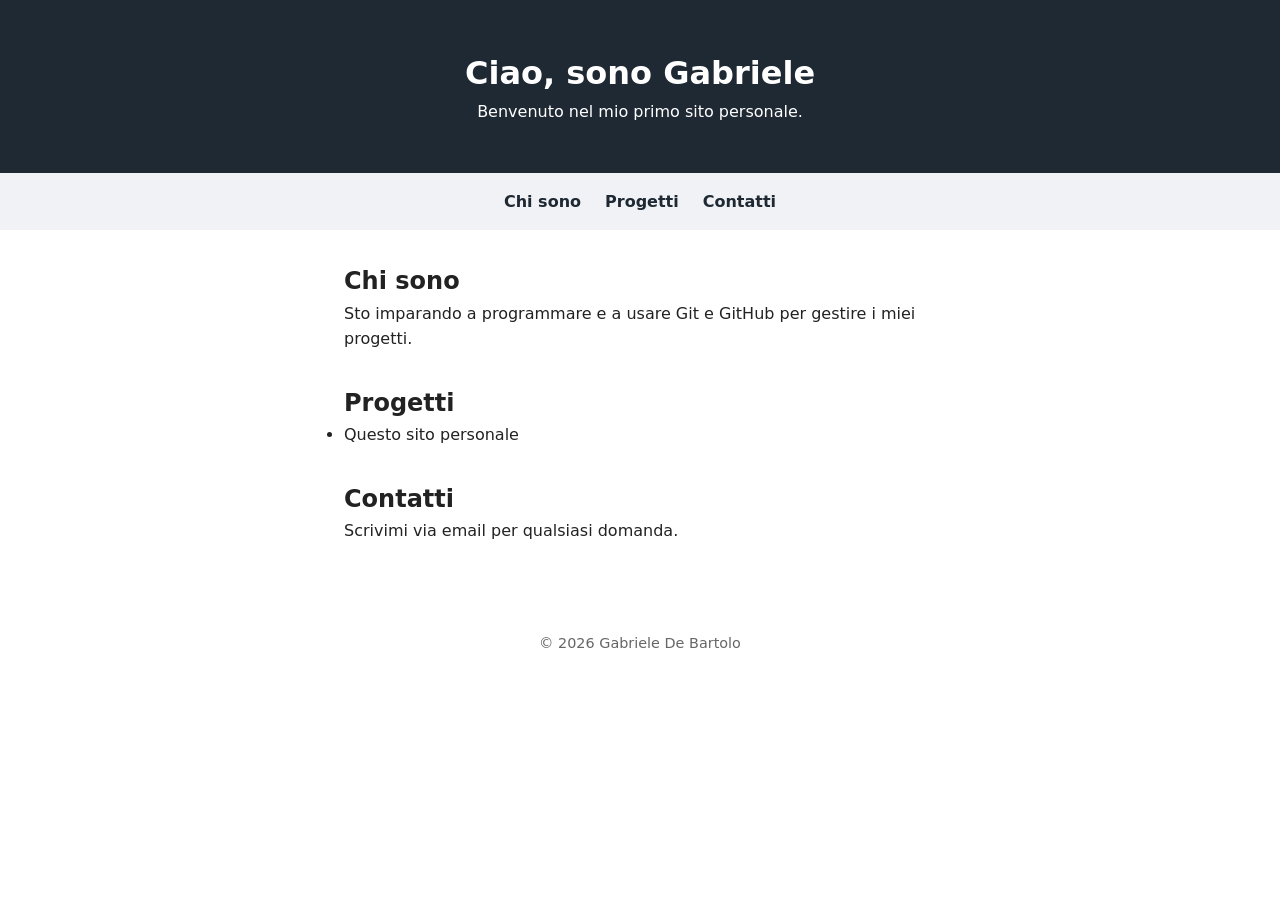
==== index.html @ 2e46e845 "Initial commit: simple personal website" ====
<!DOCTYPE html>
<html lang="it">
<head>
  <meta charset="UTF-8">
  <meta name="viewport" content="width=device-width, initial-scale=1.0">
  <title>Gabriele De Bartolo</title>
  <link rel="stylesheet" href="style.css">
</head>
<body>
  <header>
    <h1>Ciao, sono Gabriele</h1>
    <p>Benvenuto nel mio primo sito personale.</p>
  </header>

  <nav>
    <a href="#about">Chi sono</a>
    <a href="#projects">Progetti</a>
    <a href="#contact">Contatti</a>
  </nav>

  <main>
    <section id="about">
      <h2>Chi sono</h2>
      <p>Sto imparando a programmare e a usare Git e GitHub per gestire i miei progetti.</p>
    </section>

    <section id="projects">
      <h2>Progetti</h2>
      <ul>
        <li>Questo sito personale</li>
      </ul>
    </section>

    <section id="contact">
      <h2>Contatti</h2>
      <p>Scrivimi via email per qualsiasi domanda.</p>
    </section>
  </main>

  <footer>
    <p>&copy; 2026 Gabriele De Bartolo</p>
  </footer>
</body>
</html>
---- style.css ----
* {
  box-sizing: border-box;
  margin: 0;
  padding: 0;
}

body {
  font-family: system-ui, -apple-system, "Segoe UI", sans-serif;
  color: #222;
  line-height: 1.6;
}

header {
  padding: 3rem 1.5rem;
  text-align: center;
  background: #1f2933;
  color: #fff;
}

nav {
  display: flex;
  justify-content: center;
  gap: 1.5rem;
  padding: 1rem;
  background: #f0f2f5;
}

nav a {
  color: #1f2933;
  text-decoration: none;
  font-weight: 600;
}

nav a:hover {
  text-decoration: underline;
}

main {
  max-width: 640px;
  margin: 0 auto;
  padding: 2rem 1.5rem;
}

section {
  margin-bottom: 2rem;
}

footer {
  text-align: center;
  padding: 1.5rem;
  color: #666;
  font-size: 0.9rem;
}
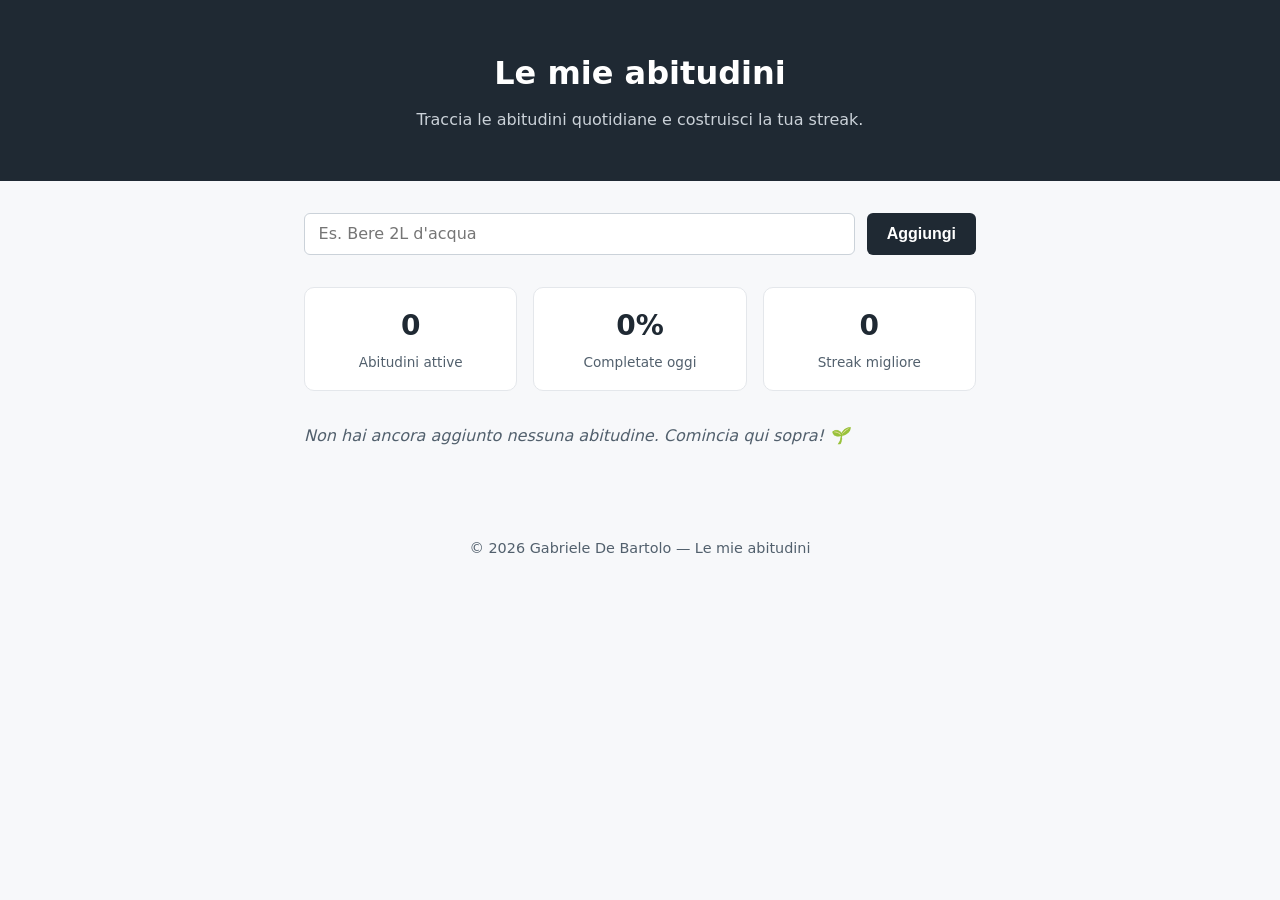
==== commit 426e4475: "Rebuild site as a habit-tracking app Replaces the personal bio site with a dedicated habit tracker: " ====
--- a/index.html
+++ b/index.html
@@ -3,42 +3,60 @@
 <head>
   <meta charset="UTF-8">
   <meta name="viewport" content="width=device-width, initial-scale=1.0">
-  <title>Gabriele De Bartolo</title>
+  <title>Le mie abitudini</title>
+  <meta name="description" content="Traccia le tue abitudini quotidiane, giorno dopo giorno.">
   <link rel="stylesheet" href="style.css">
 </head>
 <body>
-  <header>
-    <h1>Ciao, sono Gabriele</h1>
-    <p>Benvenuto nel mio primo sito personale.</p>
+  <header class="app-header">
+    <h1>Le mie abitudini</h1>
+    <p>Traccia le abitudini quotidiane e costruisci la tua streak.</p>
   </header>
 
-  <nav>
-    <a href="#about">Chi sono</a>
-    <a href="#projects">Progetti</a>
-    <a href="#contact">Contatti</a>
-  </nav>
-
   <main>
-    <section id="about">
-      <h2>Chi sono</h2>
-      <p>Sto imparando a programmare e a usare Git e GitHub per gestire i miei progetti.</p>
+    <section id="new-habit" aria-labelledby="new-habit-heading">
+      <h2 id="new-habit-heading" class="visually-hidden">Aggiungi un'abitudine</h2>
+      <form id="habit-form">
+        <label for="habit-name" class="visually-hidden">Nome abitudine</label>
+        <input
+          type="text"
+          id="habit-name"
+          name="habit-name"
+          placeholder="Es. Bere 2L d'acqua"
+          maxlength="60"
+          autocomplete="off"
+          required
+        >
+        <button type="submit">Aggiungi</button>
+      </form>
     </section>
 
-    <section id="projects">
-      <h2>Progetti</h2>
-      <ul>
-        <li>Questo sito personale</li>
-      </ul>
+    <section id="stats" aria-live="polite" aria-label="Statistiche">
+      <div class="stat-card">
+        <span class="stat-value" id="stat-total">0</span>
+        <span class="stat-label">Abitudini attive</span>
+      </div>
+      <div class="stat-card">
+        <span class="stat-value" id="stat-today">0%</span>
+        <span class="stat-label">Completate oggi</span>
+      </div>
+      <div class="stat-card">
+        <span class="stat-value" id="stat-streak">0</span>
+        <span class="stat-label">Streak migliore</span>
+      </div>
     </section>
 
-    <section id="contact">
-      <h2>Contatti</h2>
-      <p>Scrivimi via email per qualsiasi domanda.</p>
+    <section id="habit-list" aria-labelledby="habit-list-heading">
+      <h2 id="habit-list-heading" class="visually-hidden">Le tue abitudini</h2>
+      <ul id="habits" class="habit-list"></ul>
+      <p id="empty-state" class="empty-state">Non hai ancora aggiunto nessuna abitudine. Comincia qui sopra! 🌱</p>
     </section>
   </main>
 
   <footer>
-    <p>&copy; 2026 Gabriele De Bartolo</p>
+    <p>&copy; 2026 Gabriele De Bartolo &mdash; Le mie abitudini</p>
   </footer>
+
+  <script src="app.js"></script>
 </body>
 </html>
--- a/style.css
+++ b/style.css
@@ -1,3 +1,18 @@
+:root {
+  --color-bg: #f7f8fa;
+  --color-surface: #ffffff;
+  --color-text: #1f2933;
+  --color-text-muted: #52606d;
+  --color-border: #e4e7eb;
+  --color-primary: #1f2933;
+  --color-primary-hover: #323f4b;
+  --color-accent: #2f855a;
+  --color-danger-bg: #fde8e8;
+  --color-danger-border: #f8b4b4;
+  --color-danger-text: #9b2c2c;
+  --radius: 10px;
+}
+
 * {
   box-sizing: border-box;
   margin: 0;
@@ -6,48 +21,222 @@
 
 body {
   font-family: system-ui, -apple-system, "Segoe UI", sans-serif;
-  color: #222;
+  color: var(--color-text);
+  background: var(--color-bg);
   line-height: 1.6;
 }
 
-header {
+.visually-hidden {
+  position: absolute;
+  width: 1px;
+  height: 1px;
+  padding: 0;
+  margin: -1px;
+  overflow: hidden;
+  clip: rect(0, 0, 0, 0);
+  white-space: nowrap;
+  border: 0;
+}
+
+.app-header {
   padding: 3rem 1.5rem;
   text-align: center;
-  background: #1f2933;
+  background: var(--color-primary);
   color: #fff;
 }
 
-nav {
-  display: flex;
-  justify-content: center;
-  gap: 1.5rem;
-  padding: 1rem;
-  background: #f0f2f5;
-}
-
-nav a {
-  color: #1f2933;
-  text-decoration: none;
-  font-weight: 600;
-}
-
-nav a:hover {
-  text-decoration: underline;
+.app-header p {
+  color: #cbd2d9;
+  margin-top: 0.5rem;
 }
 
 main {
-  max-width: 640px;
+  max-width: 720px;
   margin: 0 auto;
   padding: 2rem 1.5rem;
 }
 
-section {
+main > section {
   margin-bottom: 2rem;
+}
+
+#new-habit form {
+  display: flex;
+  gap: 0.75rem;
+  flex-wrap: wrap;
+}
+
+#new-habit input[type="text"] {
+  flex: 1 1 240px;
+  padding: 0.65rem 0.85rem;
+  border: 1px solid #cbd2d9;
+  border-radius: 6px;
+  font-size: 1rem;
+  font-family: inherit;
+  background: var(--color-surface);
+  color: var(--color-text);
+}
+
+#new-habit input[type="text"]:focus-visible,
+.day-btn:focus-visible,
+.delete-btn:focus-visible,
+button:focus-visible {
+  outline: 3px solid var(--color-accent);
+  outline-offset: 2px;
+}
+
+#new-habit button {
+  padding: 0.65rem 1.25rem;
+  background: var(--color-primary);
+  color: #fff;
+  border: none;
+  border-radius: 6px;
+  font-size: 1rem;
+  font-weight: 600;
+  cursor: pointer;
+}
+
+#new-habit button:hover {
+  background: var(--color-primary-hover);
+}
+
+#stats {
+  display: grid;
+  grid-template-columns: repeat(auto-fit, minmax(140px, 1fr));
+  gap: 1rem;
+}
+
+.stat-card {
+  display: flex;
+  flex-direction: column;
+  align-items: center;
+  padding: 1rem;
+  background: var(--color-surface);
+  border: 1px solid var(--color-border);
+  border-radius: var(--radius);
+  text-align: center;
+}
+
+.stat-value {
+  font-size: 1.75rem;
+  font-weight: 700;
+  color: var(--color-text);
+}
+
+.stat-label {
+  font-size: 0.85rem;
+  color: var(--color-text-muted);
+  margin-top: 0.25rem;
+}
+
+.habit-list {
+  list-style: none;
+  display: flex;
+  flex-direction: column;
+  gap: 1rem;
+}
+
+.habit-card {
+  background: var(--color-surface);
+  border: 1px solid var(--color-border);
+  border-radius: var(--radius);
+  padding: 1rem 1.25rem;
+}
+
+.habit-header {
+  display: flex;
+  align-items: center;
+  justify-content: space-between;
+  gap: 0.5rem;
+}
+
+.habit-header h3 {
+  font-size: 1.1rem;
+  word-break: break-word;
+}
+
+.delete-btn {
+  background: none;
+  border: 1px solid #cbd2d9;
+  color: var(--color-text-muted);
+  border-radius: 6px;
+  width: 2rem;
+  height: 2rem;
+  line-height: 1;
+  cursor: pointer;
+  flex-shrink: 0;
+}
+
+.delete-btn:hover {
+  background: var(--color-danger-bg);
+  border-color: var(--color-danger-border);
+  color: var(--color-danger-text);
+}
+
+.habit-week {
+  display: flex;
+  gap: 0.4rem;
+  margin: 0.85rem 0 0.5rem;
+  flex-wrap: wrap;
+}
+
+.day-btn {
+  display: flex;
+  align-items: center;
+  justify-content: center;
+  width: 2.5rem;
+  height: 2.5rem;
+  border-radius: 50%;
+  border: 2px solid #cbd2d9;
+  background: var(--color-surface);
+  color: var(--color-text-muted);
+  font-size: 0.75rem;
+  font-weight: 600;
+  cursor: pointer;
+  transition: background-color 0.15s, border-color 0.15s, color 0.15s;
+}
+
+.day-btn:hover {
+  border-color: var(--color-accent);
+}
+
+.day-btn.is-today {
+  border-style: dashed;
+}
+
+.day-btn.is-done {
+  background: var(--color-accent);
+  border-color: var(--color-accent);
+  color: #fff;
+}
+
+.habit-streak {
+  font-size: 0.9rem;
+  color: var(--color-text-muted);
+}
+
+.empty-state {
+  color: var(--color-text-muted);
+  font-style: italic;
+}
+
+.habit-list:not(:empty) + .empty-state {
+  display: none;
 }
 
 footer {
   text-align: center;
   padding: 1.5rem;
-  color: #666;
+  color: var(--color-text-muted);
   font-size: 0.9rem;
 }
+
+@media (max-width: 480px) {
+  #new-habit form {
+    flex-direction: column;
+  }
+
+  #new-habit button {
+    width: 100%;
+  }
+}
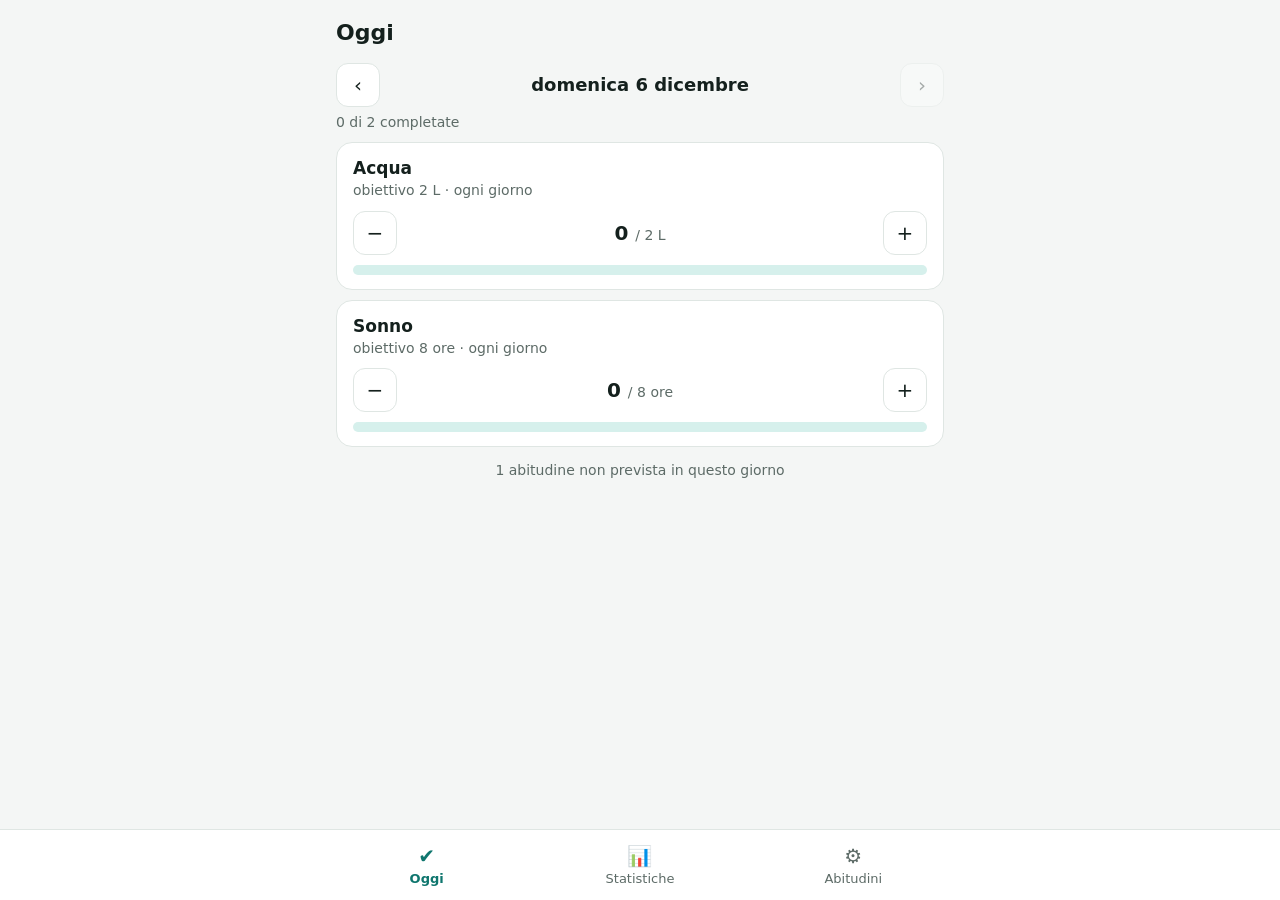
==== commit c231fa84: "Sostituisci il sito con l'app Abitudini v1.0 (PWA) Abitudini Sì/No e a quantità, giorni a scelta, se" ====
--- a/index.html
+++ b/index.html
@@ -1,62 +1,80 @@
 <!DOCTYPE html>
 <html lang="it">
 <head>
-  <meta charset="UTF-8">
-  <meta name="viewport" content="width=device-width, initial-scale=1.0">
-  <title>Le mie abitudini</title>
-  <meta name="description" content="Traccia le tue abitudini quotidiane, giorno dopo giorno.">
-  <link rel="stylesheet" href="style.css">
+<meta charset="utf-8">
+<meta name="viewport" content="width=device-width, initial-scale=1, viewport-fit=cover">
+<meta name="theme-color" content="#0f766e">
+<title>Abitudini</title>
+<link rel="manifest" href="manifest.json">
+<link rel="icon" href="icon-192.png">
+<link rel="apple-touch-icon" href="icon-192.png">
+<style>
+:root{
+  --bg:#f4f6f5;--card:#fff;--text:#14201d;--muted:#5d6b67;--line:#dfe6e3;
+  --accent:#0f766e;--accent-soft:#d6f0ec;--on-accent:#fff;--warn:#b45309;--bad:#dc2626;--bad-soft:#fde2e2;
+}
+@media (prefers-color-scheme:dark){
+  :root{--bg:#0e1513;--card:#17211e;--text:#e8f0ed;--muted:#93a39d;--line:#28352f;
+  --accent:#2dd4bf;--accent-soft:#12372f;--on-accent:#06201b;--warn:#f59e0b;--bad:#f87171;--bad-soft:#3a1c1c}
+}
+*{box-sizing:border-box;-webkit-tap-highlight-color:transparent}
+html,body{margin:0}
+body{background:var(--bg);color:var(--text);font:16px/1.4 system-ui,-apple-system,"Segoe UI",Roboto,sans-serif;
+  padding:0 16px calc(84px + env(safe-area-inset-bottom));max-width:640px;margin:0 auto}
+h1{font-size:22px;margin:18px 0 4px}
+h2{font-size:16px;margin:22px 0 8px;color:var(--muted);font-weight:600;text-transform:uppercase;letter-spacing:.04em}
+.muted{color:var(--muted);font-size:14px}
+.card{background:var(--card);border:1px solid var(--line);border-radius:16px;padding:14px 16px;margin:10px 0}
+.row{display:flex;align-items:center;gap:12px}
+.grow{flex:1;min-width:0}
+.title{font-weight:600;font-size:17px}
+.datebar{display:flex;align-items:center;justify-content:space-between;gap:8px;margin:14px 0 6px}
+.datebar .d{font-weight:700;font-size:18px;text-align:center;flex:1}
+button{font:inherit;color:inherit;cursor:pointer}
+.ibtn{width:44px;height:44px;border-radius:12px;border:1px solid var(--line);background:var(--card);font-size:20px;line-height:1}
+.btn{border:0;background:var(--accent);color:var(--on-accent);padding:12px 16px;border-radius:12px;font-weight:600}
+.btn.sec{background:var(--card);color:var(--text);border:1px solid var(--line)}
+.btn.danger{background:var(--bad-soft);color:var(--bad)}
+.btn.block{width:100%;margin-top:8px}
+.check{width:52px;height:52px;border-radius:50%;border:2px solid var(--line);background:var(--card);font-size:26px;color:transparent;flex:none}
+.check.on{background:var(--accent);border-color:var(--accent);color:var(--on-accent)}
+.bar{height:10px;border-radius:99px;background:var(--accent-soft);overflow:hidden;margin-top:10px}
+.bar>i{display:block;height:100%;background:var(--accent);border-radius:99px;transition:width .2s}
+.qty{display:flex;align-items:center;gap:10px;margin-top:10px}
+.qty .val{flex:1;text-align:center;font-weight:700;font-size:20px;padding:8px;border-radius:10px;border:0;background:transparent}
+.qty .val small{font-weight:500;color:var(--muted);font-size:14px}
+.badge{font-size:13px;color:var(--warn);font-weight:600;white-space:nowrap}
+.pill{display:inline-block;font-size:12px;padding:2px 8px;border-radius:99px;background:var(--accent-soft);color:var(--accent);margin-right:4px}
+.tabs{position:fixed;left:0;right:0;bottom:0;background:var(--card);border-top:1px solid var(--line);
+  display:flex;justify-content:center;padding-bottom:env(safe-area-inset-bottom)}
+.tabs .in{display:flex;width:100%;max-width:640px}
+.tabs button{flex:1;border:0;background:none;padding:12px 4px;font-size:13px;color:var(--muted)}
+.tabs button.on{color:var(--accent);font-weight:700}
+.tabs button span{display:block;font-size:20px}
+.banner{background:var(--accent-soft);border-radius:12px;padding:10px 14px;margin:10px 0;font-size:14px}
+.stats{display:grid;grid-template-columns:repeat(3,1fr);gap:8px;margin-top:10px;text-align:center}
+.stats b{display:block;font-size:20px}
+.stats span{font-size:12px;color:var(--muted)}
+.heat{display:grid;grid-template-columns:repeat(14,1fr);gap:3px;margin-top:10px}
+.heat i{aspect-ratio:1;border-radius:4px;background:var(--line);opacity:.5}
+.heat i.done{background:var(--accent);opacity:1}
+.heat i.miss{background:var(--bad);opacity:.45}
+.heat i.today{outline:2px solid var(--text);outline-offset:1px}
+.modal{position:fixed;inset:0;background:rgba(0,0,0,.5);display:flex;align-items:flex-end;justify-content:center;z-index:10}
+.sheet{background:var(--bg);width:100%;max-width:640px;max-height:92vh;overflow:auto;border-radius:20px 20px 0 0;padding:18px 16px calc(20px + env(safe-area-inset-bottom))}
+label{display:block;font-size:14px;color:var(--muted);margin:14px 0 6px}
+input[type=text],input[type=number],select{width:100%;font:inherit;padding:12px;border-radius:12px;border:1px solid var(--line);background:var(--card);color:var(--text)}
+.days{display:flex;gap:6px}
+.days button{flex:1;height:44px;border-radius:12px;border:1px solid var(--line);background:var(--card);font-weight:600}
+.days button.on{background:var(--accent);border-color:var(--accent);color:var(--on-accent)}
+.empty{text-align:center;color:var(--muted);padding:30px 10px}
+</style>
 </head>
 <body>
-  <header class="app-header">
-    <h1>Le mie abitudini</h1>
-    <p>Traccia le abitudini quotidiane e costruisci la tua streak.</p>
-  </header>
-
-  <main>
-    <section id="new-habit" aria-labelledby="new-habit-heading">
-      <h2 id="new-habit-heading" class="visually-hidden">Aggiungi un'abitudine</h2>
-      <form id="habit-form">
-        <label for="habit-name" class="visually-hidden">Nome abitudine</label>
-        <input
-          type="text"
-          id="habit-name"
-          name="habit-name"
-          placeholder="Es. Bere 2L d'acqua"
-          maxlength="60"
-          autocomplete="off"
-          required
-        >
-        <button type="submit">Aggiungi</button>
-      </form>
-    </section>
-
-    <section id="stats" aria-live="polite" aria-label="Statistiche">
-      <div class="stat-card">
-        <span class="stat-value" id="stat-total">0</span>
-        <span class="stat-label">Abitudini attive</span>
-      </div>
-      <div class="stat-card">
-        <span class="stat-value" id="stat-today">0%</span>
-        <span class="stat-label">Completate oggi</span>
-      </div>
-      <div class="stat-card">
-        <span class="stat-value" id="stat-streak">0</span>
-        <span class="stat-label">Streak migliore</span>
-      </div>
-    </section>
-
-    <section id="habit-list" aria-labelledby="habit-list-heading">
-      <h2 id="habit-list-heading" class="visually-hidden">Le tue abitudini</h2>
-      <ul id="habits" class="habit-list"></ul>
-      <p id="empty-state" class="empty-state">Non hai ancora aggiunto nessuna abitudine. Comincia qui sopra! 🌱</p>
-    </section>
-  </main>
-
-  <footer>
-    <p>&copy; 2026 Gabriele De Bartolo &mdash; Le mie abitudini</p>
-  </footer>
-
-  <script src="app.js"></script>
+<div id="app"></div>
+<nav class="tabs"><div class="in" id="tabs"></div></nav>
+<div id="modal"></div>
+<input type="file" id="importFile" accept="application/json" hidden>
+<script src="app.js"></script>
 </body>
 </html>
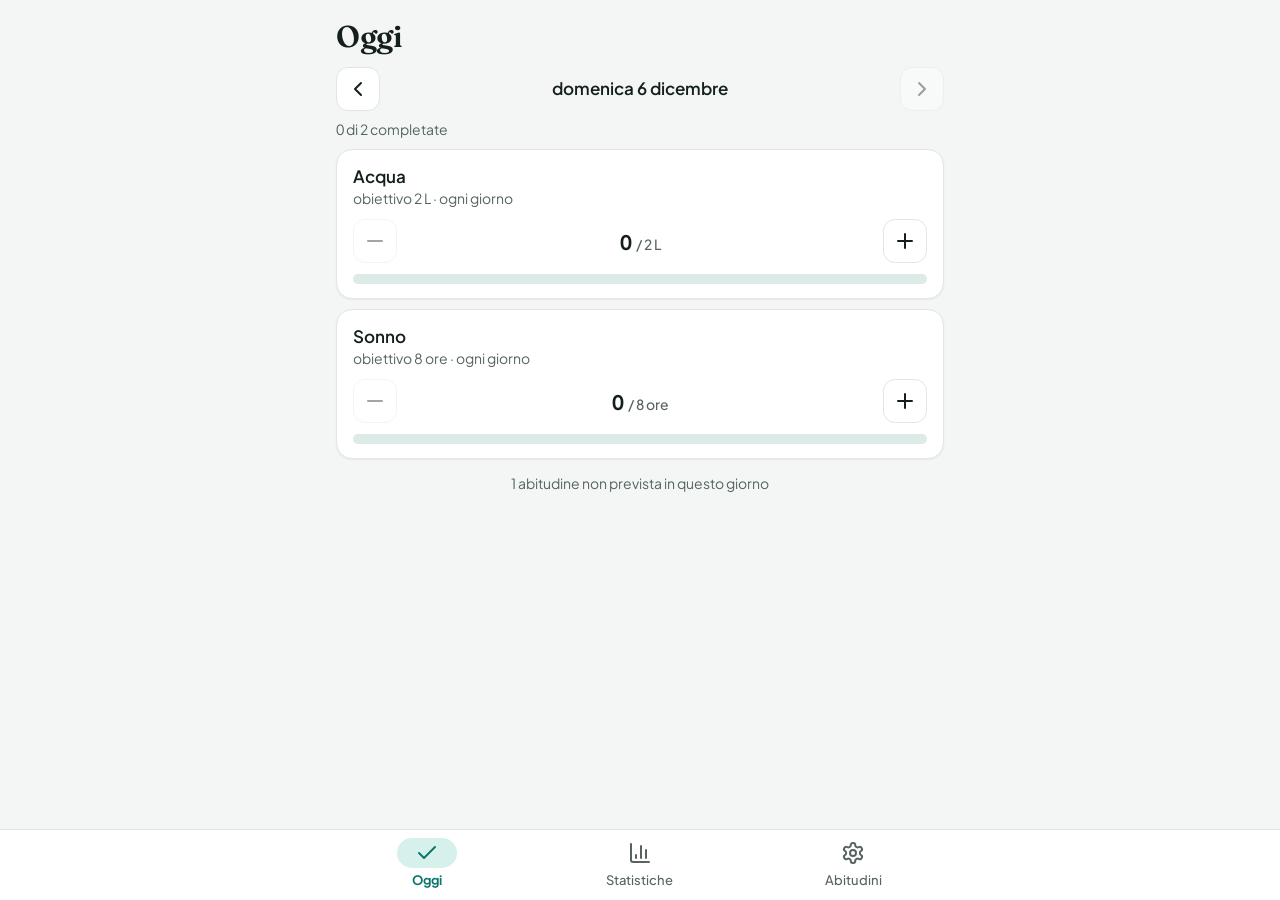
==== commit 42ded779: "Fase 1: icone SVG, font, nuova tavolozza e rifinitura - Icone SVG in stile Lucide al posto delle emo" ====
--- a/index.html
+++ b/index.html
@@ -3,78 +3,26 @@
 <head>
 <meta charset="utf-8">
 <meta name="viewport" content="width=device-width, initial-scale=1, viewport-fit=cover">
-<meta name="theme-color" content="#0f766e">
+<!-- colore della barra del browser sul telefono, per tema chiaro e scuro -->
+<meta name="theme-color" content="#0f766e" media="(prefers-color-scheme: light)">
+<meta name="theme-color" content="#0e1513" media="(prefers-color-scheme: dark)">
 <title>Abitudini</title>
 <link rel="manifest" href="manifest.json">
 <link rel="icon" href="icon-192.png">
 <link rel="apple-touch-icon" href="icon-192.png">
-<style>
-:root{
-  --bg:#f4f6f5;--card:#fff;--text:#14201d;--muted:#5d6b67;--line:#dfe6e3;
-  --accent:#0f766e;--accent-soft:#d6f0ec;--on-accent:#fff;--warn:#b45309;--bad:#dc2626;--bad-soft:#fde2e2;
-}
-@media (prefers-color-scheme:dark){
-  :root{--bg:#0e1513;--card:#17211e;--text:#e8f0ed;--muted:#93a39d;--line:#28352f;
-  --accent:#2dd4bf;--accent-soft:#12372f;--on-accent:#06201b;--warn:#f59e0b;--bad:#f87171;--bad-soft:#3a1c1c}
-}
-*{box-sizing:border-box;-webkit-tap-highlight-color:transparent}
-html,body{margin:0}
-body{background:var(--bg);color:var(--text);font:16px/1.4 system-ui,-apple-system,"Segoe UI",Roboto,sans-serif;
-  padding:0 16px calc(84px + env(safe-area-inset-bottom));max-width:640px;margin:0 auto}
-h1{font-size:22px;margin:18px 0 4px}
-h2{font-size:16px;margin:22px 0 8px;color:var(--muted);font-weight:600;text-transform:uppercase;letter-spacing:.04em}
-.muted{color:var(--muted);font-size:14px}
-.card{background:var(--card);border:1px solid var(--line);border-radius:16px;padding:14px 16px;margin:10px 0}
-.row{display:flex;align-items:center;gap:12px}
-.grow{flex:1;min-width:0}
-.title{font-weight:600;font-size:17px}
-.datebar{display:flex;align-items:center;justify-content:space-between;gap:8px;margin:14px 0 6px}
-.datebar .d{font-weight:700;font-size:18px;text-align:center;flex:1}
-button{font:inherit;color:inherit;cursor:pointer}
-.ibtn{width:44px;height:44px;border-radius:12px;border:1px solid var(--line);background:var(--card);font-size:20px;line-height:1}
-.btn{border:0;background:var(--accent);color:var(--on-accent);padding:12px 16px;border-radius:12px;font-weight:600}
-.btn.sec{background:var(--card);color:var(--text);border:1px solid var(--line)}
-.btn.danger{background:var(--bad-soft);color:var(--bad)}
-.btn.block{width:100%;margin-top:8px}
-.check{width:52px;height:52px;border-radius:50%;border:2px solid var(--line);background:var(--card);font-size:26px;color:transparent;flex:none}
-.check.on{background:var(--accent);border-color:var(--accent);color:var(--on-accent)}
-.bar{height:10px;border-radius:99px;background:var(--accent-soft);overflow:hidden;margin-top:10px}
-.bar>i{display:block;height:100%;background:var(--accent);border-radius:99px;transition:width .2s}
-.qty{display:flex;align-items:center;gap:10px;margin-top:10px}
-.qty .val{flex:1;text-align:center;font-weight:700;font-size:20px;padding:8px;border-radius:10px;border:0;background:transparent}
-.qty .val small{font-weight:500;color:var(--muted);font-size:14px}
-.badge{font-size:13px;color:var(--warn);font-weight:600;white-space:nowrap}
-.pill{display:inline-block;font-size:12px;padding:2px 8px;border-radius:99px;background:var(--accent-soft);color:var(--accent);margin-right:4px}
-.tabs{position:fixed;left:0;right:0;bottom:0;background:var(--card);border-top:1px solid var(--line);
-  display:flex;justify-content:center;padding-bottom:env(safe-area-inset-bottom)}
-.tabs .in{display:flex;width:100%;max-width:640px}
-.tabs button{flex:1;border:0;background:none;padding:12px 4px;font-size:13px;color:var(--muted)}
-.tabs button.on{color:var(--accent);font-weight:700}
-.tabs button span{display:block;font-size:20px}
-.banner{background:var(--accent-soft);border-radius:12px;padding:10px 14px;margin:10px 0;font-size:14px}
-.stats{display:grid;grid-template-columns:repeat(3,1fr);gap:8px;margin-top:10px;text-align:center}
-.stats b{display:block;font-size:20px}
-.stats span{font-size:12px;color:var(--muted)}
-.heat{display:grid;grid-template-columns:repeat(14,1fr);gap:3px;margin-top:10px}
-.heat i{aspect-ratio:1;border-radius:4px;background:var(--line);opacity:.5}
-.heat i.done{background:var(--accent);opacity:1}
-.heat i.miss{background:var(--bad);opacity:.45}
-.heat i.today{outline:2px solid var(--text);outline-offset:1px}
-.modal{position:fixed;inset:0;background:rgba(0,0,0,.5);display:flex;align-items:flex-end;justify-content:center;z-index:10}
-.sheet{background:var(--bg);width:100%;max-width:640px;max-height:92vh;overflow:auto;border-radius:20px 20px 0 0;padding:18px 16px calc(20px + env(safe-area-inset-bottom))}
-label{display:block;font-size:14px;color:var(--muted);margin:14px 0 6px}
-input[type=text],input[type=number],select{width:100%;font:inherit;padding:12px;border-radius:12px;border:1px solid var(--line);background:var(--card);color:var(--text)}
-.days{display:flex;gap:6px}
-.days button{flex:1;height:44px;border-radius:12px;border:1px solid var(--line);background:var(--card);font-weight:600}
-.days button.on{background:var(--accent);border-color:var(--accent);color:var(--on-accent)}
-.empty{text-align:center;color:var(--muted);padding:30px 10px}
-</style>
+<!-- "preload": il browser scarica subito i font, senza aspettare di leggere il CSS -->
+<link rel="preload" href="fonts/plus-jakarta-sans-latin-variabile.woff2" as="font" type="font/woff2" crossorigin>
+<link rel="preload" href="fonts/fraunces-latin-600.woff2" as="font" type="font/woff2" crossorigin>
+<link rel="stylesheet" href="css/style.css">
 </head>
 <body>
-<div id="app"></div>
-<nav class="tabs"><div class="in" id="tabs"></div></nav>
+<main id="app"></main>
+<nav class="tabs" aria-label="Sezioni"><div class="in" id="tabs"></div></nav>
 <div id="modal"></div>
+<!-- invisibile: i lettori di schermo leggono ad alta voce quello che ci scrive annuncia() -->
+<div id="annuncio" class="sr-only" aria-live="polite"></div>
 <input type="file" id="importFile" accept="application/json" hidden>
-<script src="app.js"></script>
+<!-- type="module": il file può importare funzioni dagli altri file in js/ -->
+<script type="module" src="js/app.js"></script>
 </body>
 </html>
--- a/css/style.css
+++ b/css/style.css
@@ -0,0 +1,216 @@
+/* Stile dell'app Abitudini.
+   Ordine: 1) font  2) colori (variabili)  3) base  4) componenti  5) accessibilità */
+
+/* ---------- 1. Font ----------
+   I file sono nella cartella fonts/ del sito: niente richieste a Google, più veloce e più privato.
+   font-display: swap = mostra subito il testo con un font di riserva e cambia quando il file è pronto.
+   unicode-range = il file copre solo l'alfabeto latino (lettere accentate italiane comprese). */
+@font-face {
+  font-family: 'Plus Jakarta Sans';
+  src: url('../fonts/plus-jakarta-sans-latin-variabile.woff2') format('woff2');
+  font-weight: 200 800; /* font "variabile": un solo file per tutti i pesi */
+  font-style: normal;
+  font-display: swap;
+  unicode-range: U+0000-00FF, U+0131, U+0152-0153, U+02BB-02BC, U+02C6, U+02DA, U+02DC, U+0304, U+0308, U+0329, U+2000-206F, U+20AC, U+2122, U+2191, U+2193, U+2212, U+2215, U+FEFF, U+FFFD;
+}
+@font-face {
+  font-family: 'Fraunces';
+  src: url('../fonts/fraunces-latin-600.woff2') format('woff2');
+  font-weight: 600;
+  font-style: normal;
+  font-display: swap;
+  unicode-range: U+0000-00FF, U+0131, U+0152-0153, U+02BB-02BC, U+02C6, U+02DA, U+02DC, U+0304, U+0308, U+0329, U+2000-206F, U+20AC, U+2122, U+2191, U+2193, U+2212, U+2215, U+FEFF, U+FFFD;
+}
+
+/* ---------- 2. Colori ----------
+   Ogni colore ha un nome (variabile CSS) e si usa sempre tramite var(--nome).
+   Per cambiare un colore in tutta l'app basta modificarlo qui.
+   Contrasti verificati (rapporto minimo 4.5:1 per il testo, 3:1 per barre e bordi): vedi README. */
+:root {
+  --font-text: 'Plus Jakarta Sans', system-ui, -apple-system, 'Segoe UI', Roboto, sans-serif;
+  --font-display: 'Fraunces', Georgia, 'Times New Roman', serif; /* titoli e numeri grandi */
+
+  /* tema chiaro */
+  --bg: #f4f6f5;          /* sfondo della pagina */
+  --card: #ffffff;        /* schede */
+  --text: #14201d;        /* testo principale */
+  --muted: #56645f;       /* testo secondario */
+  --line: #dfe6e3;        /* bordi e separatori */
+  --accent: #0f766e;      /* verde-acqua: colore principale, barre in corso */
+  --accent-soft: #d6f0ec; /* sfondo tenue verde-acqua */
+  --on-accent: #ffffff;   /* testo sopra --accent */
+  --track: #dcebe7;       /* binario vuoto delle barre */
+  --done: #1f9254;        /* verde delle barre completate */
+  --gold: #a16207;        /* ambra/oro: serie, premi, livelli */
+  --gold-text: #854d0e;   /* testo sopra --gold-soft */
+  --gold-soft: #fdf1d2;
+  --coral: #b33d35;       /* corallo: giorni saltati, avvisi, eliminazioni */
+  --coral-soft: #fde8e4;
+  --shadow: 0 1px 2px rgba(20, 32, 29, .06);
+  --backdrop: rgba(0, 0, 0, .45);
+}
+@media (prefers-color-scheme: dark) {
+  :root {
+    --bg: #0e1513;
+    --card: #17211e;
+    --text: #e8f0ed;
+    --muted: #9fb0aa;
+    --line: #2b3833;
+    --accent: #2dd4bf;
+    --accent-soft: #12372f;
+    --on-accent: #06201b;
+    --track: #22322d;
+    --done: #86efac;
+    --gold: #fbbf24;
+    --gold-text: #fcd34d;
+    --gold-soft: #3a2d0f;
+    --coral: #f79486;
+    --coral-soft: #3d2320;
+    --shadow: none;
+    --backdrop: rgba(0, 0, 0, .6);
+  }
+}
+
+/* ---------- 3. Base ---------- */
+*, *::before, *::after { box-sizing: border-box; -webkit-tap-highlight-color: transparent; }
+html, body { margin: 0; }
+body {
+  background: var(--bg); color: var(--text);
+  font: 400 16px/1.45 var(--font-text);
+  padding: 0 16px calc(88px + env(safe-area-inset-bottom)); /* spazio per la barra in basso */
+  max-width: 640px; margin: 0 auto;
+  -webkit-font-smoothing: antialiased;
+}
+h1 { font: 600 30px/1.15 var(--font-display); margin: 20px 0 4px; letter-spacing: -.01em; }
+h2 { font-size: 13px; margin: 26px 0 8px; color: var(--muted); font-weight: 700; text-transform: uppercase; letter-spacing: .06em; }
+.muted { color: var(--muted); font-size: 14px; }
+.small { font-size: 13px; }
+a { color: var(--accent); }
+button { font: inherit; color: inherit; cursor: pointer; }
+.ico { display: block; flex: none; }
+/* numeri a larghezza fissa: le cifre non "ballano" quando il valore cambia */
+.num { font-variant-numeric: tabular-nums; }
+
+/* ---------- 4. Componenti ---------- */
+.card { background: var(--card); border: 1px solid var(--line); border-radius: 16px; padding: 14px 16px; margin: 10px 0; box-shadow: var(--shadow); }
+.row { display: flex; align-items: center; gap: 12px; }
+.grow { flex: 1; min-width: 0; }
+.title { font-weight: 600; font-size: 17px; }
+
+/* barra della data */
+.datebar { display: flex; align-items: center; justify-content: space-between; gap: 8px; margin: 12px 0 6px; }
+.datebar .d { font-weight: 600; font-size: 17px; text-align: center; flex: 1; }
+.summary { display: flex; align-items: center; justify-content: space-between; gap: 8px; margin: 8px 0 4px; }
+
+/* pulsanti */
+.ibtn { /* pulsante quadrato con sola icona: 44×44 px, la misura minima comoda per il dito */
+  width: 44px; height: 44px; flex: none; border-radius: 12px; border: 1px solid var(--line); background: var(--card);
+  display: inline-flex; align-items: center; justify-content: center; }
+.btn {
+  display: inline-flex; align-items: center; justify-content: center; gap: 8px;
+  min-height: 44px; border: 0; background: var(--accent); color: var(--on-accent);
+  padding: 10px 16px; border-radius: 12px; font-weight: 600; }
+.btn.sec { background: var(--card); color: var(--text); border: 1px solid var(--line); }
+.btn.danger { background: var(--coral-soft); color: var(--coral); }
+.btn.block { width: 100%; margin-top: 8px; }
+.linkbtn { /* pulsante che sembra un link, ma con area di tocco di 44 px */
+  min-height: 44px; padding: 0 8px; border: 0; background: none; color: var(--accent); font-weight: 600; }
+button:disabled { opacity: .4; cursor: default; }
+
+/* abitudine a spunta */
+.check {
+  width: 52px; height: 52px; flex: none; border-radius: 50%; border: 2px solid var(--line); background: var(--card);
+  color: transparent; display: inline-flex; align-items: center; justify-content: center; }
+.check.on { background: var(--done); border-color: var(--done); color: var(--card); }
+
+/* barra di avanzamento */
+.bar { height: 10px; border-radius: 99px; background: var(--track); overflow: hidden; margin-top: 10px; }
+.bar > i { display: block; height: 100%; background: var(--accent); border-radius: 99px; }
+.bar.full > i { background: var(--done); }
+
+/* contatore delle quantità */
+.qty { display: flex; align-items: center; gap: 10px; margin-top: 10px; }
+.qty .val { flex: 1; min-height: 44px; text-align: center; font-weight: 700; font-size: 20px; padding: 8px; border-radius: 10px; border: 0; background: transparent; font-variant-numeric: tabular-nums; }
+.qty .val small { font-weight: 500; color: var(--muted); font-size: 14px; }
+
+/* serie di giorni (oro) */
+.badge {
+  display: inline-flex; align-items: center; gap: 4px; flex: none;
+  font-size: 14px; font-weight: 700; color: var(--gold-text); background: var(--gold-soft);
+  padding: 4px 10px 4px 8px; border-radius: 99px; font-variant-numeric: tabular-nums; }
+.badge .ico { color: var(--gold); }
+
+/* barra delle schede in basso */
+.tabs { position: fixed; left: 0; right: 0; bottom: 0; z-index: 5; background: var(--card); border-top: 1px solid var(--line);
+  display: flex; justify-content: center; padding-bottom: env(safe-area-inset-bottom); }
+.tabs .in { display: flex; width: 100%; max-width: 640px; }
+.tabs button { flex: 1; border: 0; background: none; padding: 8px 4px 10px; font-size: 13px; font-weight: 500; color: var(--muted);
+  display: flex; flex-direction: column; align-items: center; gap: 3px; min-height: 56px; }
+.tabs button .pill-ico { display: flex; padding: 3px 18px; border-radius: 99px; }
+.tabs button.on { color: var(--accent); font-weight: 700; }
+.tabs button.on .pill-ico { background: var(--accent-soft); }
+
+/* avvisi */
+.banner { display: flex; align-items: center; gap: 8px; flex-wrap: wrap; background: var(--accent-soft); border-radius: 12px; padding: 6px 6px 6px 14px; margin: 10px 0; font-size: 14px; }
+.banner > span { flex: 1; min-width: 12em; padding: 6px 0; }
+
+/* statistiche */
+.stats { display: grid; grid-template-columns: repeat(3, 1fr); gap: 8px; margin-top: 12px; text-align: center; }
+.stats b { display: block; font: 600 26px/1.2 var(--font-display); font-variant-numeric: tabular-nums; }
+.stats span { display: block; font-size: 13px; line-height: 1.3; color: var(--muted); }
+.heat { display: grid; grid-template-columns: repeat(14, 1fr); gap: 4px; margin-top: 12px; }
+.heat i { aspect-ratio: 1; border-radius: 4px; background: var(--line); }
+.heat i.done { background: var(--done); }
+.heat i.miss { background: var(--coral-soft); box-shadow: inset 0 0 0 2px var(--coral); }
+.heat i.today { outline: 2px solid var(--text); outline-offset: 1px; }
+.legend { display: flex; flex-wrap: wrap; gap: 4px 14px; margin-top: 10px; font-size: 13px; color: var(--muted); }
+.legend span { display: inline-flex; align-items: center; gap: 6px; }
+.legend i { width: 12px; height: 12px; border-radius: 3px; background: var(--line); }
+.legend i.done { background: var(--done); }
+.legend i.miss { background: var(--coral-soft); box-shadow: inset 0 0 0 2px var(--coral); }
+
+/* pannello a comparsa (crea/modifica abitudine) */
+.modal { position: fixed; inset: 0; background: var(--backdrop); display: flex; align-items: flex-end; justify-content: center; z-index: 10; }
+.sheet { background: var(--bg); width: 100%; max-width: 640px; max-height: 92vh; overflow: auto; border-radius: 20px 20px 0 0; padding: 18px 16px calc(20px + env(safe-area-inset-bottom)); }
+.sheet h1 { margin: 0; font-size: 24px; }
+label { display: block; font-size: 14px; font-weight: 500; color: var(--muted); margin: 14px 0 6px; }
+input[type=text], input[type=number], select { width: 100%; min-height: 48px; font: inherit; padding: 12px; border-radius: 12px; border: 1px solid var(--line); background: var(--card); color: var(--text); }
+.days { display: flex; flex-wrap: wrap; gap: 3px; } /* su schermi molto stretti vanno a capo invece di scendere sotto 44 px */
+.days button { flex: 1; min-width: 44px; height: 44px; border-radius: 12px; border: 1px solid var(--line); background: var(--card); font-weight: 600; }
+.days button.on { background: var(--accent); border-color: var(--accent); color: var(--on-accent); }
+.quick { display: flex; gap: 4px; margin-top: 4px; margin-left: -8px; }
+
+/* nessuna abitudine */
+.empty { text-align: center; color: var(--muted); padding: 32px 16px; }
+.empty > .ico { margin: 0 auto 10px; color: var(--accent); } /* solo l'icona grande, non quella del pulsante */
+.empty p { margin: 0 0 14px; }
+.empty strong { display: block; color: var(--text); font-size: 17px; margin-bottom: 4px; }
+
+/* ---------- 5. Interazione e accessibilità ---------- */
+
+/* piccole transizioni: colore e sfondo cambiano in modo morbido */
+.btn, .ibtn, .check, .days button, .tabs button, .linkbtn, .qty .val {
+  transition: background-color .15s ease, color .15s ease, border-color .15s ease, transform .1s ease; }
+.bar > i { transition: width .25s ease, background-color .25s ease; }
+
+/* stato "premuto": il pulsante si rimpicciolisce appena sotto il dito */
+.btn:active:not(:disabled), .ibtn:active:not(:disabled), .check:active, .days button:active,
+.linkbtn:active, .qty .val:active { transform: scale(.96); }
+.tabs button:active .pill-ico { background: var(--accent-soft); }
+@media (hover: hover) { /* solo con il mouse: sul telefono l'effetto resterebbe "appiccicato" */
+  .ibtn:hover:not(:disabled), .btn.sec:hover, .days button:not(.on):hover, .check:not(.on):hover { border-color: var(--accent); }
+  .linkbtn:hover { text-decoration: underline; }
+}
+
+/* focus visibile quando si usa la tastiera (non al tocco) */
+:focus-visible { outline: 3px solid var(--accent); outline-offset: 2px; }
+.modal :focus-visible, input:focus-visible, select:focus-visible { outline-offset: 1px; }
+
+/* testo leggibile solo dai lettori di schermo */
+.sr-only { position: absolute; width: 1px; height: 1px; padding: 0; margin: -1px; overflow: hidden; clip: rect(0 0 0 0); white-space: nowrap; border: 0; }
+
+/* chi ha chiesto al sistema meno animazioni non le vede */
+@media (prefers-reduced-motion: reduce) {
+  *, *::before, *::after { transition-duration: 0s !important; animation-duration: 0s !important; animation-iteration-count: 1 !important; scroll-behavior: auto !important; }
+  .btn:active, .ibtn:active, .check:active, .days button:active, .linkbtn:active, .qty .val:active { transform: none; }
+}
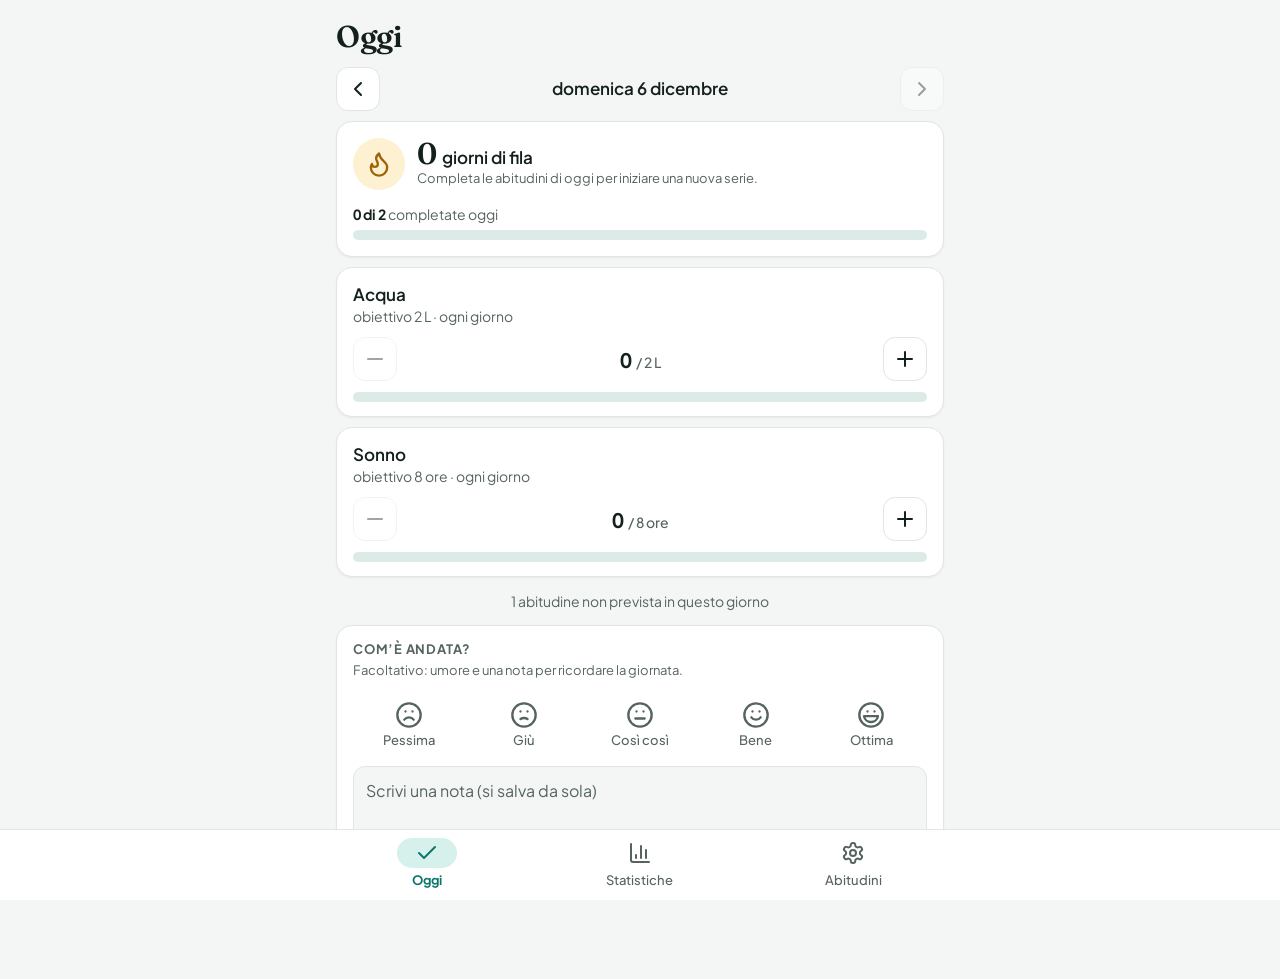
==== commit c9eaad50: "Fase 2.6: PWA con cache a versioni, avviso di aggiornamento e installazione - sw.js riscritto: cache" ====
--- a/index.html
+++ b/index.html
@@ -10,6 +10,12 @@
 <link rel="manifest" href="manifest.json">
 <link rel="icon" href="icon-192.png">
 <link rel="apple-touch-icon" href="icon-192.png">
+<!-- per iPhone/iPad quando l'app è aggiunta alla schermata Home -->
+<meta name="apple-mobile-web-app-capable" content="yes">
+<meta name="mobile-web-app-capable" content="yes">
+<meta name="apple-mobile-web-app-title" content="Abitudini">
+<meta name="apple-mobile-web-app-status-bar-style" content="default">
+<meta name="description" content="Traccia le tue abitudini di ogni giorno: serie, statistiche, umore. I dati restano sul tuo telefono.">
 <!-- "preload": il browser scarica subito i font, senza aspettare di leggere il CSS -->
 <link rel="preload" href="fonts/plus-jakarta-sans-latin-variabile.woff2" as="font" type="font/woff2" crossorigin>
 <link rel="preload" href="fonts/fraunces-latin-600.woff2" as="font" type="font/woff2" crossorigin>
@@ -19,6 +25,8 @@
 <main id="app"></main>
 <nav class="tabs" aria-label="Sezioni"><div class="in" id="tabs"></div></nav>
 <div id="modal"></div>
+<!-- avvisi temporanei (es. "È pronta una nuova versione") -->
+<div id="toast"></div>
 <!-- invisibile: i lettori di schermo leggono ad alta voce quello che ci scrive annuncia() -->
 <div id="annuncio" class="sr-only" aria-live="polite"></div>
 <input type="file" id="importFile" accept="application/json" hidden>
--- a/css/style.css
+++ b/css/style.css
@@ -214,3 +214,65 @@
   *, *::before, *::after { transition-duration: 0s !important; animation-duration: 0s !important; animation-iteration-count: 1 !important; scroll-behavior: auto !important; }
   .btn:active, .ibtn:active, .check:active, .days button:active, .linkbtn:active, .qty .val:active { transform: none; }
 }
+
+/* ---------- Riquadro della serie in "Oggi" ---------- */
+.hero { padding: 16px; }
+.hero-ico { width: 52px; height: 52px; flex: none; border-radius: 50%; background: var(--gold-soft); color: var(--gold);
+  display: flex; align-items: center; justify-content: center; }
+.hero-num { font-weight: 600; font-size: 17px; }
+.hero-num b { font: 600 30px/1 var(--font-display); margin-right: 2px; }
+.hero-oggi { margin-top: 14px; font-size: 14px; color: var(--muted); }
+.hero-oggi .num { color: var(--text); font-weight: 700; }
+.hero-oggi .bar { margin-top: 6px; }
+
+/* ---------- Scelta del tipo (Sì/No o Quantità) ----------
+   Sono veri pulsanti di scelta (radio) resi come due riquadri: funzionano con tastiera e lettori di schermo. */
+.seg { border: 0; padding: 0; margin: 14px 0 0; display: grid; grid-template-columns: 1fr 1fr; gap: 8px; }
+.seg legend { font-size: 14px; font-weight: 500; color: var(--muted); padding: 0; margin-bottom: 6px; }
+.seg label { margin: 0; cursor: pointer; }
+.seg input { position: absolute; opacity: 0; width: 1px; height: 1px; }
+.seg span { display: block; height: 100%; min-height: 64px; padding: 10px 12px; border: 1px solid var(--line); border-radius: 12px; background: var(--card); transition: background-color .15s ease, border-color .15s ease; }
+.seg b { display: block; color: var(--text); font-size: 16px; }
+.seg small { display: block; color: var(--muted); font-size: 13px; line-height: 1.3; margin-top: 2px; }
+.seg input:checked + span { border: 2px solid var(--accent); background: var(--accent-soft); padding: 9px 11px; }
+.seg input:focus-visible + span { outline: 3px solid var(--accent); outline-offset: 2px; }
+
+/* ---------- Diario: umore e nota ---------- */
+.moods { display: grid; grid-template-columns: repeat(5, 1fr); gap: 4px; margin: 12px 0 10px; }
+.mood { min-height: 64px; min-width: 44px; border: 1px solid transparent; border-radius: 12px; background: none; color: var(--muted);
+  display: flex; flex-direction: column; align-items: center; justify-content: flex-start; gap: 4px; padding: 8px 2px 6px;
+  transition: background-color .15s ease, color .15s ease, border-color .15s ease, transform .1s ease; }
+.mood span { font-size: 13px; line-height: 1.2; font-weight: 500; }
+.mood.on { background: var(--accent-soft); border-color: var(--accent); color: var(--text); }
+.mood.on .ico { color: var(--accent); }
+.mood:active { transform: scale(.95); }
+@media (hover: hover) { .mood:not(.on):hover { border-color: var(--line); color: var(--text); } }
+textarea { width: 100%; font: inherit; padding: 12px; border-radius: 12px; border: 1px solid var(--line); background: var(--bg); color: var(--text); resize: vertical; min-height: 80px; }
+textarea::placeholder, input::placeholder { color: var(--muted); }
+
+/* ---------- Statistiche ---------- */
+.stats.four { grid-template-columns: repeat(4, 1fr); gap: 6px; }
+.stats.four b { font-size: 22px; }
+.top { display: flex; align-items: flex-start; gap: 8px; margin: 14px 0 0; font-size: 14px; }
+.top .ico { color: var(--gold); margin-top: 1px; }
+
+/* griglia delle settimane: livelli di colore mescolando il verde "completato" con il binario vuoto */
+.cal { display: grid; grid-template-rows: auto repeat(7, auto); grid-auto-flow: column; gap: 3px; margin-top: 12px; }
+.cal-l { font-size: 12px; line-height: 1; color: var(--muted); display: flex; align-items: center; padding-right: 4px; }
+.cal-m { white-space: nowrap; height: 16px; padding: 0; } /* il nome del mese può "sbordare" nelle colonne accanto */
+.cal i, .legend i { aspect-ratio: 1; border-radius: 3px; }
+i.l0 { background: var(--track); }
+i.l1 { background: color-mix(in srgb, var(--done) 35%, var(--track)); }
+i.l2 { background: color-mix(in srgb, var(--done) 65%, var(--track)); }
+i.l3 { background: var(--done); }
+i.none { background: transparent; box-shadow: inset 0 0 0 1px var(--line); }
+i.fut { visibility: hidden; }
+.cal i.today { outline: 2px solid var(--text); outline-offset: 1px; }
+.legend { align-items: center; }
+
+/* ---------- Avviso temporaneo in basso (es. nuova versione) ---------- */
+.toast { position: fixed; left: 50%; transform: translateX(-50%); bottom: calc(72px + env(safe-area-inset-bottom)); z-index: 8;
+  width: calc(100% - 24px); max-width: 616px; display: flex; align-items: center; flex-wrap: wrap; gap: 8px;
+  background: var(--card); border: 1px solid var(--accent); border-radius: 14px; padding: 10px 10px 10px 14px;
+  box-shadow: 0 6px 24px rgba(0, 0, 0, .25); font-size: 14px; }
+.toast span { flex: 1; min-width: 12em; }
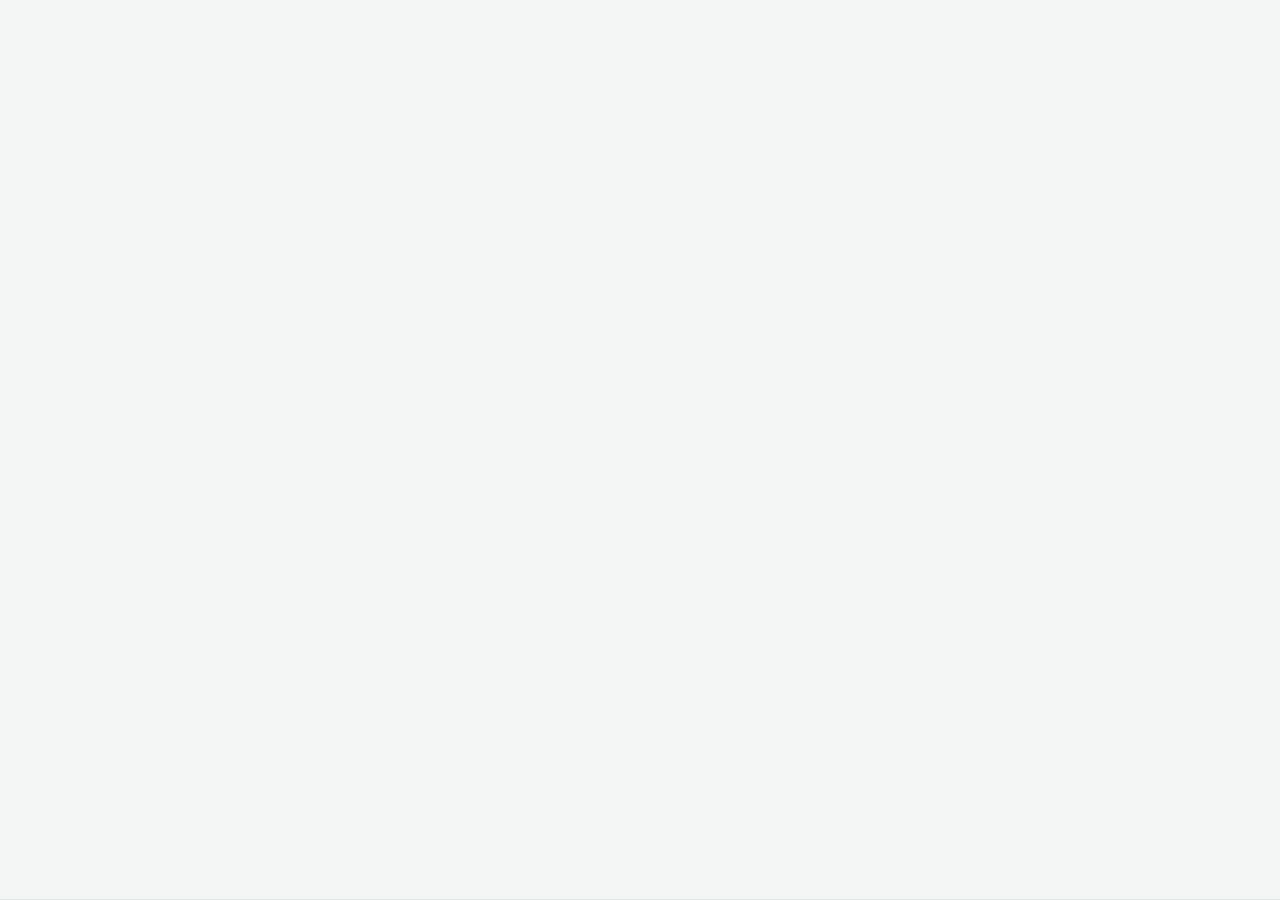
==== commit 9077fa59: "Fase 3.2: la pianta in "Oggi", schermata Traguardi e festeggiamenti - In alto in "Oggi" la pianta di" ====
--- a/index.html
+++ b/index.html
@@ -27,6 +27,8 @@
 <div id="modal"></div>
 <!-- avvisi temporanei (es. "È pronta una nuova versione") -->
 <div id="toast"></div>
+<!-- festeggiamenti del gioco (nuove medaglie, nuovi stadi) -->
+<div id="evento" aria-live="polite"></div>
 <!-- invisibile: i lettori di schermo leggono ad alta voce quello che ci scrive annuncia() -->
 <div id="annuncio" class="sr-only" aria-live="polite"></div>
 <input type="file" id="importFile" accept="application/json" hidden>
--- a/css/style.css
+++ b/css/style.css
@@ -114,6 +114,7 @@
 .btn.danger { background: var(--coral-soft); color: var(--coral); }
 .btn.block { width: 100%; margin-top: 8px; }
 .linkbtn { /* pulsante che sembra un link, ma con area di tocco di 44 px */
+  display: inline-flex; align-items: center; gap: 4px;
   min-height: 44px; padding: 0 8px; border: 0; background: none; color: var(--accent); font-weight: 600; }
 button:disabled { opacity: .4; cursor: default; }
 
@@ -276,3 +277,141 @@
   background: var(--card); border: 1px solid var(--accent); border-radius: 14px; padding: 10px 10px 10px 14px;
   box-shadow: 0 6px 24px rgba(0, 0, 0, .25); font-size: 14px; }
 .toast span { flex: 1; min-width: 12em; }
+
+/* ---------- Promemoria ---------- */
+.switch-row { display: flex; align-items: center; gap: 12px; min-height: 44px; margin: 0; color: var(--text); font-size: 16px; font-weight: 500; cursor: pointer; }
+.switch-row input { width: 24px; height: 24px; flex: none; accent-color: var(--accent); margin: 0; cursor: pointer; }
+input[type=time] { width: 100%; min-height: 48px; font: inherit; padding: 10px 12px; border-radius: 12px; border: 1px solid var(--line); background: var(--card); color: var(--text); color-scheme: light dark; }
+input:disabled { opacity: .55; }
+details.info { margin-top: 10px; font-size: 14px; color: var(--muted); }
+details.info summary { min-height: 44px; display: flex; align-items: center; cursor: pointer; color: var(--accent); font-weight: 600; }
+details.info p { margin: 0 0 8px; }
+
+/* ---------- Serie: quante mancano, tacca dell'80%, frase ---------- */
+.hero-manca { margin: 12px 0 0; font-size: 15px; }
+.hero-manca strong { font-size: 17px; }
+.bar { position: relative; }
+.bar .tacca { position: absolute; top: 0; bottom: 0; width: 3px; margin-left: -1px; background: var(--gold); border-radius: 2px; }
+.hero-frase { margin: 12px 0 0; padding-top: 10px; border-top: 1px solid var(--line); font-size: 15px; font-weight: 500; color: var(--accent); }
+
+/* ---------- Citazione del giorno ---------- */
+.citazione { margin: 10px 0; padding: 14px 16px; background: var(--gold-soft); border-color: transparent; box-shadow: none; }
+.citazione blockquote { margin: 0; font: 600 17px/1.4 var(--font-display); color: var(--text); }
+.citazione figcaption { margin-top: 6px; font-size: 14px; color: var(--gold-text); font-weight: 600; }
+.citazione cite { font-style: normal; font-weight: 500; }
+
+/* ---------- Obiettivo di serie ---------- */
+.ico.inline { display: inline-block; vertical-align: -3px; margin-right: 2px; color: var(--gold); }
+.goal-cta { display: flex; align-items: center; gap: 12px; width: 100%; min-height: 56px; margin-top: 14px; padding: 10px 14px;
+  border: 1px dashed var(--gold); border-radius: 12px; background: var(--gold-soft); color: var(--gold-text); text-align: left; }
+.goal-cta b { display: block; font-size: 15px; }
+.goal-cta small { display: block; font-size: 13px; color: var(--text); opacity: .85; }
+.goal { margin-top: 14px; padding-top: 12px; border-top: 1px solid var(--line); }
+.goal > .row > .ico { color: var(--gold); }
+.goal b { font-size: 15px; }
+.goal .linkbtn { flex: none; }
+.bar.gold > i { background: var(--gold); }
+.goal-premio { display: flex; align-items: center; gap: 6px; margin-top: 8px; font-size: 14px; color: var(--gold-text); }
+.goal-premio .ico { color: var(--gold); }
+.seg { grid-template-columns: 1fr 1fr; }
+
+/* ---------- Festa: obiettivo raggiunto ---------- */
+.festa { text-align: center; background: var(--gold-soft); border-color: var(--gold); }
+.festa-ico { width: 64px; height: 64px; margin: 4px auto 6px; border-radius: 50%; background: var(--card); color: var(--gold); display: flex; align-items: center; justify-content: center; }
+.festa h2 { margin: 0; color: var(--gold-text); }
+.festa-num { margin: 4px 0 8px; font-size: 16px; }
+.festa-num b { font: 600 34px/1 var(--font-display); }
+.festa p { margin: 8px 0; }
+
+/* ---------- La pianta (SVG in js/gioco/pianta.js) ----------
+   I colori sono variabili: la salute della pianta cambia le variabili, non il disegno. */
+:root {
+  --leaf: #2f9e5b; --leaf-dark: #1e7a44; --stem: #3d7a4f; --trunk: #8a5a3c;
+  --pot: #c47a53; --pot-dark: #a5603f; --soil: #6b4a35; --seed: #b07d3a;
+  --flower: #f0b030; --flower-c: #c2410c; --fruit: #e26d5c; --ground: rgba(20, 32, 29, .08);
+}
+@media (prefers-color-scheme: dark) {
+  :root {
+    --leaf: #5cc98a; --leaf-dark: #3aa56b; --stem: #5aa377; --trunk: #9a6647;
+    --pot: #b8714c; --pot-dark: #93583a; --soil: #3b2a1f; --seed: #c99a52;
+    --flower: #fbbf24; --flower-c: #f97316; --fruit: #f79486; --ground: rgba(255, 255, 255, .06);
+  }
+}
+.pianta .p-leaf, .pianta .p-canopy { fill: var(--leaf); }
+.pianta .p-leaf2, .pianta .p-canopy2 { fill: var(--leaf-dark); }
+.pianta .p-stem { fill: none; stroke: var(--stem); stroke-linecap: round; }
+.pianta .p-trunk { fill: var(--trunk); }
+.pianta .p-pot { fill: var(--pot); }
+.pianta .p-pot-rim { fill: var(--pot-dark); }
+.pianta .p-soil { fill: var(--soil); }
+.pianta .p-seed { fill: var(--seed); }
+.pianta .p-flower circle { fill: var(--flower); }
+.pianta .p-flower-c { fill: var(--flower-c); }
+.pianta .p-fruit { fill: var(--fruit); }
+.pianta .p-ground { fill: var(--ground); }
+/* stanca: colori spenti; appassita: foglie giallo-marroni */
+.pianta.aspetto-stanca { --leaf: #93a651; --leaf-dark: #74853b; --stem: #7d8a55; }
+.pianta.aspetto-appassita { --leaf: #b89a5a; --leaf-dark: #9a7d44; --stem: #8d7a52; }
+.pianta .fallen { opacity: .8; }
+/* un leggero ondeggiare quando è in forma (niente per chi preferisce meno animazioni) */
+.pianta .p-sway { transform-origin: 60px 100px; }
+@media (prefers-reduced-motion: no-preference) {
+  .pianta.aspetto-ok .p-sway { animation: ondeggia 5s ease-in-out infinite; }
+}
+@keyframes ondeggia { 0%, 100% { transform: rotate(-1.2deg); } 50% { transform: rotate(1.2deg); } }
+
+/* ---------- Gioco: scheda in "Oggi" ---------- */
+.g-card { display: flex; gap: 12px; align-items: flex-start; }
+.g-svg { flex: none; border: 0; background: var(--bg); border-radius: 14px; padding: 4px 4px 0; line-height: 0; }
+.g-nome { font: 600 20px/1.2 var(--font-display); }
+.g-nome .muted { font-family: var(--font-text); }
+.g-bar { margin-top: 8px; }
+.g-bar-l { display: flex; justify-content: space-between; font-size: 13px; color: var(--muted); }
+.g-bar-l .num { color: var(--text); font-weight: 600; }
+.g-bar .bar { margin-top: 4px; height: 8px; }
+.bar.salute-ok > i { background: var(--done); }
+.bar.salute-stanca > i { background: var(--gold); }
+.bar.salute-appassita > i { background: var(--coral); }
+.g-frase { margin: 8px 0 0; font-size: 14px; }
+.g-salv { display: flex; gap: 8px; align-items: flex-start; margin: 12px 0 0; padding: 8px 10px; border-radius: 10px; background: var(--gold-soft); color: var(--gold-text); font-size: 14px; }
+.g-salv .ico { flex: none; color: var(--gold); }
+
+/* ---------- Gioco: schermata "Traguardi" ---------- */
+.g-big { text-align: center; }
+.g-big .pianta { display: block; margin: 0 auto; }
+.g-big .g-bar { text-align: left; }
+.g-nome.big { display: flex; align-items: center; justify-content: center; gap: 8px; font-size: 26px; margin-top: 4px; }
+.g-nome.big .ibtn { width: 44px; height: 44px; }
+.g-stadi { display: flex; justify-content: space-between; gap: 4px; margin-top: 14px; font-size: 12px; color: var(--muted); }
+.g-stadi span { flex: 1; padding: 4px 0; border-top: 3px solid var(--track); }
+.g-stadi span.on { border-top-color: var(--done); color: var(--text); font-weight: 600; }
+.card > .row > .ico { color: var(--gold); flex: none; }
+.g-lista { list-style: none; margin: 0; padding: 0; }
+.g-lista li { display: flex; gap: 10px; padding: 8px 0; border-bottom: 1px solid var(--line); }
+.g-lista li:last-child { border-bottom: 0; }
+.g-lista .ico { flex: none; color: var(--gold); }
+.g-medaglie { display: grid; grid-template-columns: repeat(auto-fill, minmax(100px, 1fr)); gap: 8px; }
+.g-med { display: flex; flex-direction: column; align-items: center; text-align: center; gap: 4px; padding: 12px 6px;
+  border-radius: 14px; border: 1px dashed var(--line); color: var(--muted); font-size: 12px; line-height: 1.3; }
+.g-med b { font-size: 13px; color: var(--text); }
+.g-med.on { border: 1px solid var(--gold); background: var(--gold-soft); color: var(--gold-text); }
+.g-med.on .ico { color: var(--gold); }
+.g-med:not(.on) b { color: var(--muted); }
+
+/* tre scelte in fila (difficoltà) */
+.seg.tre { grid-template-columns: repeat(3, 1fr); }
+
+/* calendario: giorno protetto dal salvagente */
+i.salv { box-shadow: inset 0 0 0 2px var(--gold); }
+
+/* barra in basso con 4 schede */
+.tabs button .pill-ico { padding: 3px 14px; }
+
+/* ---------- Avviso di festa e coriandoli ---------- */
+.toast.evento { border-color: var(--gold); }
+.toast.evento > .ico { color: var(--gold); flex: none; }
+.toast.evento .ibtn { width: 44px; height: 44px; border: 0; background: none; }
+.coriandoli { position: fixed; inset: 0; pointer-events: none; overflow: hidden; z-index: 20; }
+.coriandoli i { position: absolute; top: -12px; width: 8px; height: 12px; border-radius: 2px; opacity: .9;
+  animation-name: cade; animation-timing-function: cubic-bezier(.3, .6, .6, 1); animation-fill-mode: forwards; }
+@keyframes cade { to { transform: translate(var(--deriva), 105vh) rotate(var(--giro)); opacity: .7; } }
